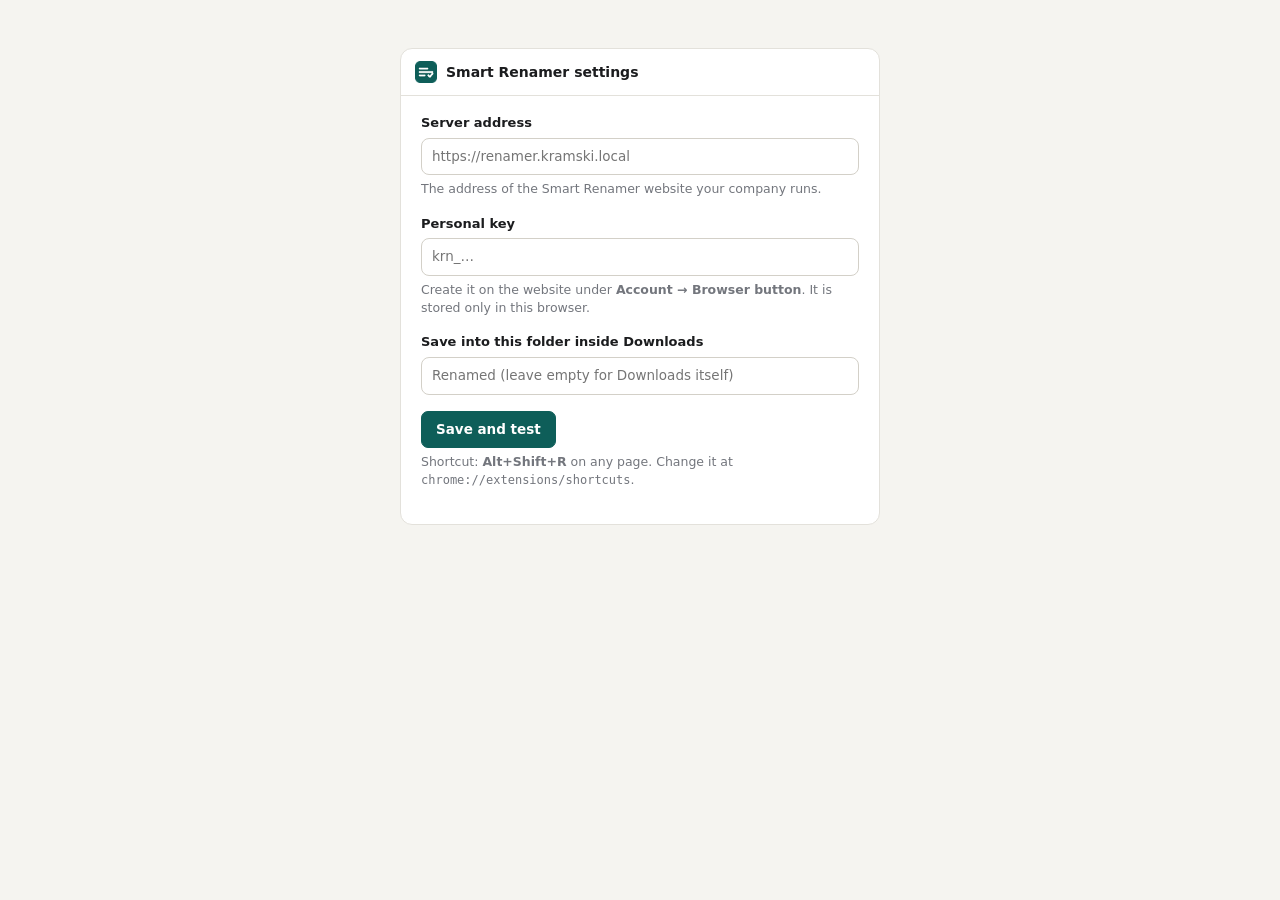
==== extension/options.html @ 6a20f833 "Add complete Smart Renamer project" ====
<!doctype html>
<html lang="en">
<head>
  <meta charset="utf-8">
  <title>Smart Renamer · Settings</title>
  <link rel="stylesheet" href="popup.css">
  <link rel="stylesheet" href="options.css">
</head>
<body class="opt">
  <div class="opt-card">
    <header><img src="icons/32.png" alt=""><b>Smart Renamer settings</b></header>
    <form id="f" novalidate>
      <label for="server">Server address</label>
      <input id="server" type="url" placeholder="https://renamer.kramski.local" spellcheck="false" required>
      <p class="hint">The address of the Smart Renamer website your company runs.</p>

      <label for="token">Personal key</label>
      <input id="token" type="password" placeholder="krn_…" spellcheck="false" autocomplete="off" required>
      <p class="hint">Create it on the website under <b>Account → Browser button</b>. It is stored only in this browser.</p>

      <label for="folder">Save into this folder inside Downloads</label>
      <input id="folder" type="text" maxlength="60" placeholder="Renamed (leave empty for Downloads itself)">

      <div id="msg" class="hidden"></div>
      <div class="actions"><button class="primary" type="submit">Save and test</button></div>
    </form>
    <p class="hint">Shortcut: <b>Alt+Shift+R</b> on any page. Change it at <span class="mono">chrome://extensions/shortcuts</span>.</p>
  </div>
  <script src="options.js"></script>
</body>
</html>
---- extension/popup.css ----
:root { --bg: #f5f4f0; --ink: #1b1c1e; --muted: #73767d; --line: #e3e1db; --accent: #0e5e59; --accent-weak: #e2efed;
  --ok: #1d7446; --ok-weak: #e3f2e9; --warn: #9a5b00; --warn-weak: #fbf0dc; --bad: #b3261e; --bad-weak: #fbe6e4;
  --mono: ui-monospace, "Cascadia Mono", Consolas, monospace; }
* { box-sizing: border-box; }
body { margin: 0; width: 400px; font: 13.5px/1.45 system-ui, -apple-system, "Segoe UI", Roboto, sans-serif; color: var(--ink); background: #fff; }
header { display: flex; align-items: center; gap: 9px; padding: 12px 14px; border-bottom: 1px solid var(--line); }
header img { width: 22px; height: 22px; }
header b { font-size: 14px; }
header .sp { flex: 1; }
button { font: inherit; font-size: 12.5px; font-weight: 550; border: 1px solid #d3d0c8; background: #fff; color: var(--ink); border-radius: 7px; padding: 5px 10px; cursor: pointer; }
button:hover { border-color: var(--muted); }
button.primary { background: var(--accent); border-color: var(--accent); color: #fff; }
button.link { border: 0; background: none; color: var(--accent); padding: 4px 6px; }
.status { padding: 12px 14px 4px; color: var(--muted); }
.status strong { color: var(--ink); }
.bar { height: 3px; background: var(--line); margin: 8px 14px 6px; border-radius: 3px; overflow: hidden; }
.bar i { display: block; height: 100%; background: var(--accent); width: 0; transition: width .3s; }
ul { list-style: none; margin: 0; padding: 4px 8px 8px; max-height: 380px; overflow-y: auto; }
li { padding: 9px 8px; border-bottom: 1px solid var(--line); display: grid; grid-template-columns: 1fr auto; gap: 4px 10px; align-items: start; }
li:last-child { border-bottom: 0; }
.orig { color: var(--muted); font-size: 12px; white-space: nowrap; overflow: hidden; text-overflow: ellipsis; }
.new { font-family: var(--mono); font-size: 12px; word-break: break-all; grid-column: 1 / 2; }
.msg { font-size: 12px; color: var(--muted); grid-column: 1 / -1; }
.chip { font-size: 11px; font-weight: 650; padding: 2px 8px; border-radius: 99px; white-space: nowrap; grid-row: 1; grid-column: 2; }
.chip.ok { background: var(--ok-weak); color: var(--ok); } .chip.warn { background: var(--warn-weak); color: var(--warn); }
.chip.bad { background: var(--bad-weak); color: var(--bad); } .chip.idle { background: var(--bg); color: var(--muted); }
.chip.work { background: var(--accent-weak); color: var(--accent); }
.empty { padding: 26px 18px; text-align: center; color: var(--muted); }
.empty b { display: block; color: var(--ink); margin-bottom: 4px; font-size: 14px; }
footer { display: flex; gap: 6px; align-items: center; padding: 10px 14px; border-top: 1px solid var(--line); background: #fcfbf9; }
footer .sp { flex: 1; }
.access { margin: 6px 14px; padding: 9px 10px; border-radius: 8px; background: var(--warn-weak); color: var(--warn); font-size: 12.5px; }
.access button { margin-top: 6px; }
.hidden { display: none !important; }
---- extension/options.css ----
body.opt { width: auto; background: var(--bg); min-height: 100vh; display: grid; place-items: start center; padding: 48px 16px; }
.opt-card { width: 100%; max-width: 480px; background: #fff; border: 1px solid var(--line); border-radius: 12px; padding: 0 0 18px; }
.opt-card form, .opt-card > p { padding: 0 20px; }
.opt-card form { padding-top: 18px; }
label { display: block; font-weight: 600; font-size: 13px; margin-bottom: 5px; }
input { width: 100%; font: inherit; padding: 8px 10px; border: 1px solid #d3d0c8; border-radius: 8px; }
input:focus { outline: none; border-color: var(--accent); box-shadow: 0 0 0 3px var(--accent-weak); }
.hint { color: var(--muted); font-size: 12.5px; margin: 5px 0 16px; }
.actions { margin-top: 16px; }
.actions button { padding: 8px 14px; font-size: 13.5px; }
#msg { margin-top: 14px; padding: 9px 11px; border-radius: 8px; font-size: 13px; }
#msg.ok { background: var(--ok-weak); color: var(--ok); }
#msg.bad { background: var(--bad-weak); color: var(--bad); }
.mono { font-family: var(--mono); font-size: 12px; }
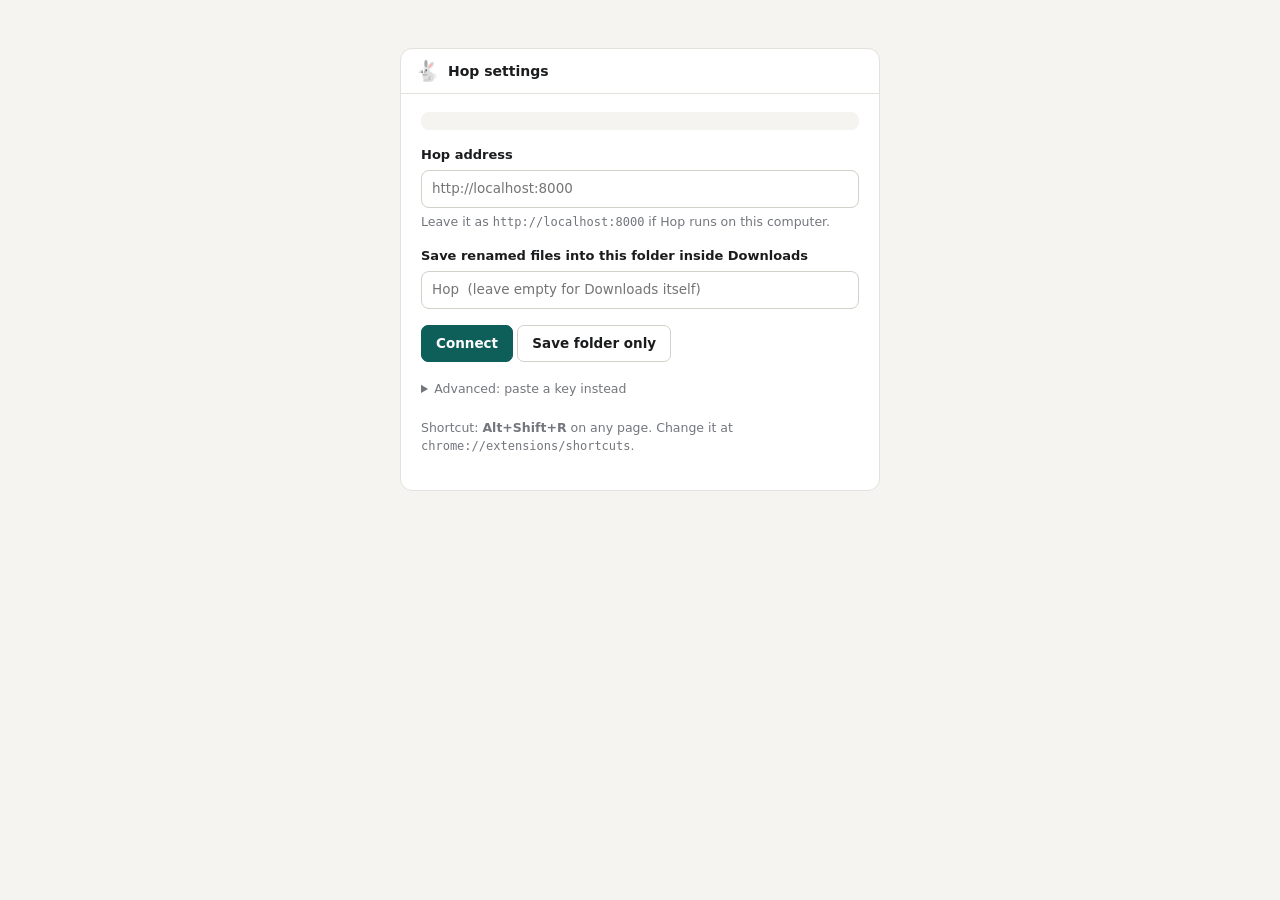
==== commit 0e6347a2: "Transform Smart Renamer into Hop with pairing and deployment support" ====
--- a/extension/options.html
+++ b/extension/options.html
@@ -2,27 +2,32 @@
 <html lang="en">
 <head>
   <meta charset="utf-8">
-  <title>Smart Renamer · Settings</title>
+  <title>Hop · Settings</title>
   <link rel="stylesheet" href="popup.css">
   <link rel="stylesheet" href="options.css">
 </head>
 <body class="opt">
   <div class="opt-card">
-    <header><img src="icons/32.png" alt=""><b>Smart Renamer settings</b></header>
+    <header><span class="bunny" aria-hidden="true">🐇</span><b>Hop settings</b></header>
     <form id="f" novalidate>
-      <label for="server">Server address</label>
-      <input id="server" type="url" placeholder="https://renamer.kramski.local" spellcheck="false" required>
-      <p class="hint">The address of the Smart Renamer website your company runs.</p>
+      <p id="state" class="state"></p>
 
-      <label for="token">Personal key</label>
-      <input id="token" type="password" placeholder="krn_…" spellcheck="false" autocomplete="off" required>
-      <p class="hint">Create it on the website under <b>Account → Browser button</b>. It is stored only in this browser.</p>
+      <label for="server">Hop address</label>
+      <input id="server" type="url" placeholder="http://localhost:8000" spellcheck="false">
+      <p class="hint">Leave it as <span class="mono">http://localhost:8000</span> if Hop runs on this computer.</p>
 
-      <label for="folder">Save into this folder inside Downloads</label>
-      <input id="folder" type="text" maxlength="60" placeholder="Renamed (leave empty for Downloads itself)">
+      <label for="folder">Save renamed files into this folder inside Downloads</label>
+      <input id="folder" type="text" maxlength="60" placeholder="Hop  (leave empty for Downloads itself)">
 
       <div id="msg" class="hidden"></div>
-      <div class="actions"><button class="primary" type="submit">Save and test</button></div>
+      <div class="actions"><button class="primary" type="submit">Connect</button> <button type="button" id="saveOnly">Save folder only</button></div>
+
+      <details>
+        <summary class="hint">Advanced: paste a key instead</summary>
+        <label for="token">Personal key (from Hop → Account)</label>
+        <input id="token" type="password" placeholder="krn_…" spellcheck="false" autocomplete="off">
+        <div class="actions"><button type="button" id="saveKey">Save key and test</button></div>
+      </details>
     </form>
     <p class="hint">Shortcut: <b>Alt+Shift+R</b> on any page. Change it at <span class="mono">chrome://extensions/shortcuts</span>.</p>
   </div>
--- a/extension/popup.css
+++ b/extension/popup.css
@@ -32,3 +32,7 @@
 .access { margin: 6px 14px; padding: 9px 10px; border-radius: 8px; background: var(--warn-weak); color: var(--warn); font-size: 12.5px; }
 .access button { margin-top: 6px; }
 .hidden { display: none !important; }
+.bunny { font-size: 20px; line-height: 1; }
+.big-bunny { font-size: 46px; line-height: 1; margin-bottom: 8px; }
+button.big { padding: 9px 26px; font-size: 14px; margin-top: 4px; }
+.hint { color: var(--muted); font-size: 12px; margin-top: 10px; }
--- a/extension/options.css
+++ b/extension/options.css
@@ -12,3 +12,8 @@
 #msg.ok { background: var(--ok-weak); color: var(--ok); }
 #msg.bad { background: var(--bad-weak); color: var(--bad); }
 .mono { font-family: var(--mono); font-size: 12px; }
+.opt-card header { gap: 8px; }
+.state { font-size: 13.5px; margin: 0 0 16px; padding: 9px 11px; border-radius: 8px; background: var(--bg); }
+details { margin-top: 18px; }
+details summary { cursor: pointer; }
+details label { margin-top: 10px; }
